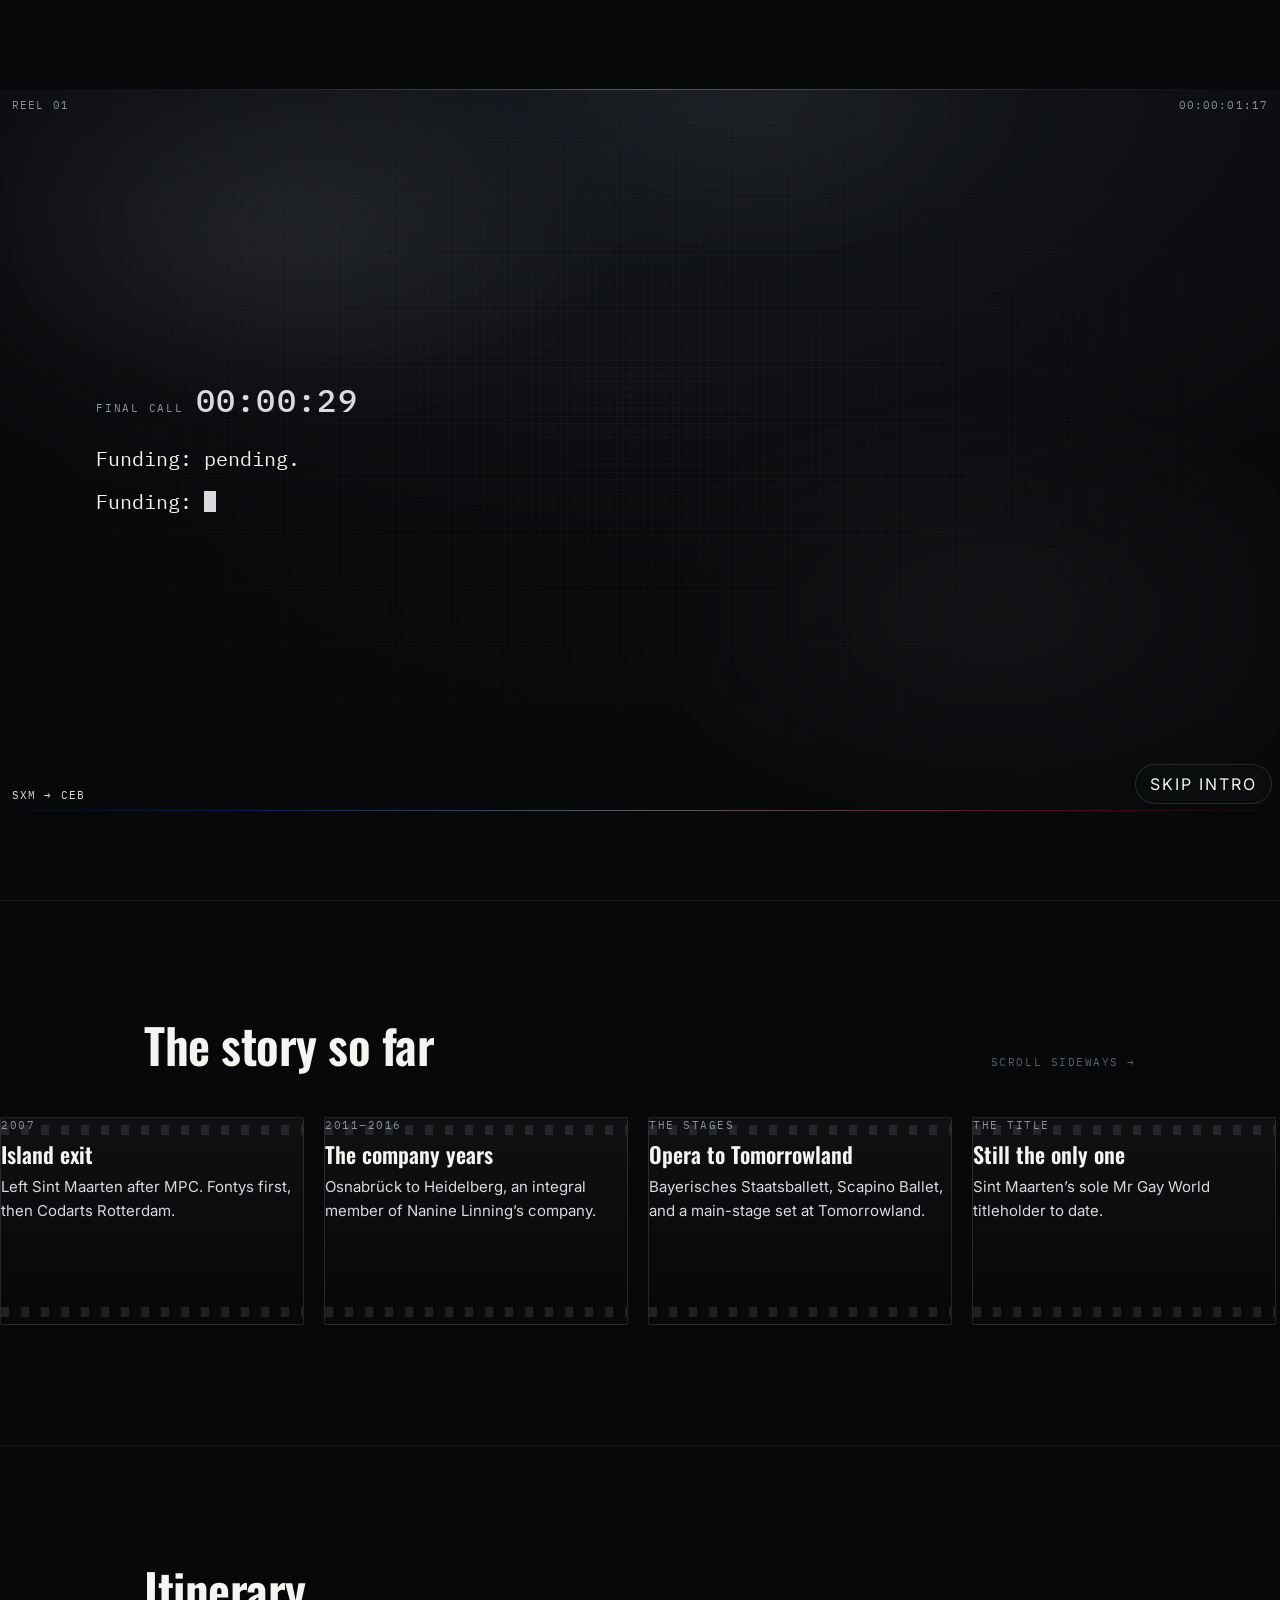
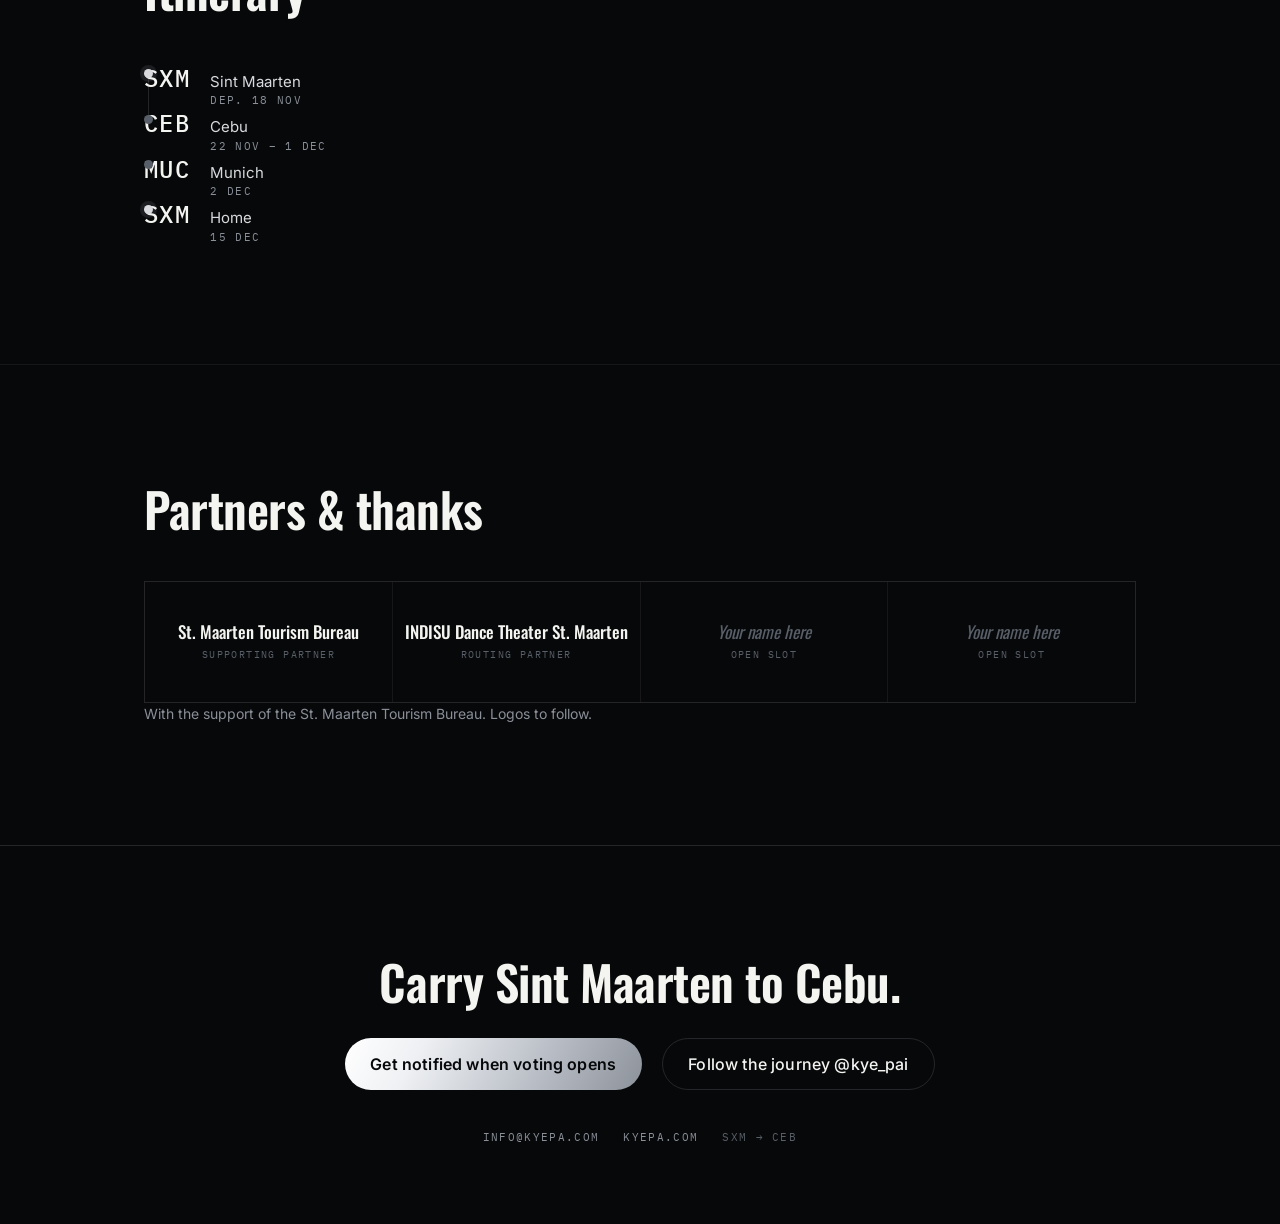
==== mgw/index.html @ 990be79b "Add GREENLIT: Mr Gay World 2026 campaign overlay and /mgw/ route A cinematic splash for Kyle's Mr Ga" ====
<!DOCTYPE html>
<html lang="en">
<head>
  <meta charset="UTF-8">
  <!-- viewport-fit=cover opts this page into the iPhone safe-area insets the
       CSS reads. Deliberately NOT added to the homepage, where it would
       change the existing layout under the notch. -->
  <meta name="viewport" content="width=device-width, initial-scale=1.0, viewport-fit=cover">
  <!-- The experience is intentionally dark; this stops OS light mode from
       recolouring form controls or scrollbars against it. -->
  <meta name="color-scheme" content="dark">
  <meta name="theme-color" content="#07080a">

  <title>Sint Maarten @ Mr Gay World 2026 — Kyepa</title>
  <meta name="description" content="Kyle “Kyepa” Patrick represents Sint Maarten at Mr Gay World 2026 in Cebu, 22 November – 1 December. Greenlit at the last minute. Follow the journey.">
  <link rel="canonical" href="https://kyepa.com/mgw/">

  <!-- Open Graph / Twitter: what WhatsApp, Instagram and iMessage read when
       the link is shared. Absolute URLs are required here.
       TODO(Kyle): /assets/mgw/og.jpg is currently a generated placeholder. -->
  <meta property="og:type" content="website">
  <meta property="og:site_name" content="Kyepa">
  <meta property="og:url" content="https://kyepa.com/mgw/">
  <meta property="og:title" content="Sint Maarten is going to Cebu.">
  <meta property="og:description" content="Kyle “Kyepa” Patrick represents Sint Maarten at Mr Gay World 2026. Greenlit at the last minute. Now it’s your turn.">
  <meta property="og:image" content="https://kyepa.com/assets/mgw/og.jpg">
  <meta property="og:image:width" content="1200">
  <meta property="og:image:height" content="630">
  <meta property="og:image:alt" content="Sint Maarten at Mr Gay World 2026, Cebu, Philippines">
  <meta name="twitter:card" content="summary_large_image">
  <meta name="twitter:title" content="Sint Maarten is going to Cebu.">
  <meta name="twitter:description" content="Mr Gay World 2026, Cebu, 22 Nov – 1 Dec. Greenlit at the last minute.">
  <meta name="twitter:image" content="https://kyepa.com/assets/mgw/og.jpg">

  <link rel="icon" href="/logo.svg" type="image/svg+xml">

  <!-- Fonts: condensed display (Oswald), grotesk body (Inter), mono for the
       film metadata (IBM Plex Mono). One request, exact weights only. -->
  <link rel="preconnect" href="https://fonts.googleapis.com">
  <link rel="preconnect" href="https://fonts.gstatic.com" crossorigin>
  <link rel="stylesheet" href="https://fonts.googleapis.com/css2?family=Oswald:wght@500;600;700&family=Inter:wght@400;500;600&family=IBM+Plex+Mono:wght@400;500&display=swap">

  <link rel="stylesheet" href="/mgw/mgw.css">
  <!-- The hero image is the only large asset; warm it up early. -->
  <link rel="preload" as="image" href="/assets/mgw/hero.jpg" fetchpriority="low">
</head>
<body style="margin:0;background:#07080a">

  <!-- mgw.js renders the whole experience in here. Copy lives in
       mgw.config.js, so there is no markup to keep in sync by hand. -->
  <div id="mgw-page">
    <noscript>
      <!-- Everything essential, with no JavaScript: real text, real links. -->
      <div style="max-width:40rem;margin:0 auto;padding:18vh 1.5rem;font-family:system-ui,sans-serif;color:#f4f4f1">
        <p style="font-size:.7rem;letter-spacing:.17em;text-transform:uppercase;color:#8a8f98;margin-bottom:1rem">
          Mr Gay World 2026 · Cebu, Philippines · 22 Nov – 1 Dec
        </p>
        <h1 style="font-size:2.5rem;line-height:1.05;margin-bottom:1rem">
          Sint Maarten is going to Cebu.
        </h1>
        <p style="font-size:1.0625rem;line-height:1.6;color:#d8dade;margin-bottom:2rem">
          Greenlit at the last minute. Now it’s your turn.
        </p>
        <p style="line-height:2.4">
          <a style="color:#07080a;background:#e4e6ea;padding:.9rem 1.5rem;border-radius:999px;text-decoration:none;font-weight:600"
             href="mailto:info@kyepa.com?subject=Notify%20me%20when%20voting%20opens">Get notified when voting opens</a>
        </p>
        <p style="margin-top:2rem;line-height:2">
          <a style="color:#d8dade" href="https://instagram.com/kye_pai" target="_blank" rel="noopener">Follow the journey @kye_pai</a><br>
          <a style="color:#d8dade" href="mailto:info@kyepa.com">info@kyepa.com</a><br>
          <a style="color:#d8dade" href="/">kyepa.com</a>
        </p>
      </div>
    </noscript>
  </div>

  <!-- Both deferred: deferred scripts still run in document order, so the
       config is always in place before the engine boots. -->
  <script src="/mgw/mgw.config.js" defer></script>
  <script src="/mgw/mgw.js" defer></script>
</body>
</html>
---- mgw/mgw.css ----
/* ==========================================================================
   GREENLIT — Mr Gay World 2026 campaign styles
   ==========================================================================
   Self-contained. Every selector is scoped under .mgw so this can sit on top
   of the existing site without touching it, and the whole folder can be
   deleted after the campaign.

   Two modes share all of this:
     .mgw--overlay  the pop-up on the homepage (a native <dialog>)
     .mgw--page     the standalone route at /mgw/, which also scrolls

   Scene state is read off [data-scene="1|2|3|4"] on the .mgw root, set by
   mgw.js. Phase state is on [data-phase].
   ========================================================================== */

/* --------------------------------------------------------------------------
   1. Tokens
   Palette: near-black, off-white, silver, cool grays. The single accent is
   the national costume — an abstract brown pelican in silver glitter fading
   into gray wings — translated into --mgw-plume plus a fine mesh overlay.
   -------------------------------------------------------------------------- */
.mgw {
  /* The experience is deliberately cinematic-dark. Declaring the scheme and
     every colour explicitly means OS light mode cannot wash it out. */
  color-scheme: dark;

  --mgw-black: #07080a;
  --mgw-ink: #0d0f12;
  --mgw-off-white: #f4f4f1;
  --mgw-silver: #d8dade;
  --mgw-gray: #8a8f98;
  --mgw-gray-dim: #595f68;
  --mgw-line: rgba(216, 218, 222, 0.14);
  --mgw-line-soft: rgba(216, 218, 222, 0.07);

  /* Sint Maarten flag, used only as a hairline accent. */
  --mgw-red: #c8102e;
  --mgw-blue: #003da5;

  /* The pelican: silver glitter fading into gray wings. */
  --mgw-plume: linear-gradient(
    118deg,
    #ffffff 0%,
    #eef0f3 16%,
    #b9bec6 42%,
    #7d838c 72%,
    #5a6068 100%
  );

  --mgw-display: "Oswald", "Archivo Narrow", "Haettenschweiler",
    "Arial Narrow", system-ui, sans-serif;
  --mgw-body: "Inter", system-ui, -apple-system, "Segoe UI", sans-serif;
  --mgw-mono: "IBM Plex Mono", ui-monospace, "SFMono-Regular", "Menlo",
    "Consolas", monospace;

  /* Letterbox bar height. Scene 4 opens it up to 0. */
  --mgw-bar: 10vh;

  /* Safe-area shorthands — resolve to 0 where unsupported, so they are safe
     to use unconditionally. The homepage viewport meta deliberately does NOT
     set viewport-fit=cover (that would change your existing layout on
     notched iPhones); only /mgw/ opts in. */
  --mgw-sa-t: env(safe-area-inset-top, 0px);
  --mgw-sa-b: env(safe-area-inset-bottom, 0px);
  --mgw-sa-l: env(safe-area-inset-left, 0px);
  --mgw-sa-r: env(safe-area-inset-right, 0px);

  font-family: var(--mgw-body);
  color: var(--mgw-off-white);
  -webkit-font-smoothing: antialiased;
  -webkit-text-size-adjust: 100%;
}

/* Scoped reset. The homepage gets one from style.css, but the standalone
   route deliberately does not load style.css — so without this, /mgw/ would
   pick up browser default heading margins and list bullets and the two modes
   would drift apart. Scoped under .mgw so it changes nothing outside. */
.mgw *,
.mgw *::before,
.mgw *::after {
  box-sizing: border-box;
}

.mgw h1,
.mgw h2,
.mgw h3,
.mgw p,
.mgw ul,
.mgw ol,
.mgw li,
.mgw figure {
  margin: 0;
  padding: 0;
}

.mgw ul,
.mgw ol {
  list-style: none;
}

.mgw button {
  font: inherit;
  color: inherit;
}

.mgw img {
  max-width: 100%;
}

/* --------------------------------------------------------------------------
   2. Roots for the two modes
   -------------------------------------------------------------------------- */

/* Overlay: a native <dialog>, so showModal() hands us the focus trap, Escape,
   an inert background and top-layer stacking for free — the same pattern the
   rest of the site already uses for its modals. */
dialog.mgw--overlay {
  position: fixed;
  inset: 0;
  width: 100%;
  max-width: none;
  height: 100%;
  max-height: none;
  margin: 0;
  padding: 0;
  border: 0;
  overflow: hidden;
  background: var(--mgw-black);
}

dialog.mgw--overlay::backdrop {
  background: #07080a;
}

/* Page: the standalone route, which scrolls past the film into the story. */
.mgw--page {
  background: var(--mgw-black);
  min-height: 100vh;
  min-height: 100svh;
}

/* While the overlay is open, stop the page underneath from scrolling. */
html.mgw-locked,
html.mgw-locked body {
  overflow: hidden;
}

/* --------------------------------------------------------------------------
   3. The film stage
   -------------------------------------------------------------------------- */
/* A single full-width column with its content vertically centred. The hero is
   the only in-flow child, so it alone defines the stage height; every scene
   before it is absolutely positioned on top. */
.mgw-film {
  position: relative;
  display: grid;
  grid-template-columns: 100%;
  align-content: center;
  overflow: hidden;
  isolation: isolate;
  background: radial-gradient(
      120% 90% at 50% 8%,
      #15181d 0%,
      var(--mgw-black) 62%
    ),
    var(--mgw-black);
}

/* Overlay mode: the stage fills the dialog exactly. */
.mgw--overlay .mgw-film {
  height: 100%;
}

/* Page mode: a full viewport, using svh so mobile browser chrome appearing
   and disappearing cannot clip the hero (the classic 100vh bug). */
.mgw--page .mgw-film {
  min-height: 100vh;
  min-height: 100svh;
}

/* ---- Texture: tulle, mesh, grain. All decorative, all pointer-inert. ---- */
.mgw-tex {
  position: absolute;
  inset: 0;
  pointer-events: none;
}

/* Soft blurred layers, like tulle held up to a light. */
.mgw-tulle {
  z-index: 0;
  opacity: 0.55;
  background:
    radial-gradient(38% 30% at 22% 26%, rgba(216, 218, 222, 0.16), transparent 70%),
    radial-gradient(42% 34% at 78% 68%, rgba(138, 143, 152, 0.14), transparent 72%),
    radial-gradient(30% 24% at 60% 12%, rgba(255, 255, 255, 0.07), transparent 70%);
  filter: blur(26px);
}

/* Fine netting from the costume. Kept very faint — texture, not pattern. */
.mgw-mesh {
  z-index: 1;
  opacity: 0.5;
  background-image: repeating-linear-gradient(
      0deg,
      var(--mgw-line-soft) 0 1px,
      transparent 1px 7px
    ),
    repeating-linear-gradient(
      90deg,
      var(--mgw-line-soft) 0 1px,
      transparent 1px 7px
    );
  mask-image: radial-gradient(70% 60% at 50% 45%, #000 0%, transparent 78%);
  -webkit-mask-image: radial-gradient(70% 60% at 50% 45%, #000 0%, transparent 78%);
}

/* Film grain. An inline SVG turbulence, so it costs no extra request. */
.mgw-grain {
  z-index: 6;
  opacity: 0.16;
  mix-blend-mode: overlay;
  background-image: url("data:image/svg+xml;charset=utf-8,%3Csvg xmlns='http://www.w3.org/2000/svg' width='160' height='160'%3E%3Cfilter id='n'%3E%3CfeTurbulence type='fractalNoise' baseFrequency='0.85' numOctaves='3'/%3E%3C/filter%3E%3Crect width='160' height='160' filter='url(%23n)'/%3E%3C/svg%3E");
  background-size: 160px 160px;
  animation: mgw-grain-shift 0.6s steps(3) infinite;
}

@keyframes mgw-grain-shift {
  0% { transform: translate3d(0, 0, 0); }
  33% { transform: translate3d(-3%, 2%, 0); }
  66% { transform: translate3d(2%, -3%, 0); }
  100% { transform: translate3d(0, 0, 0); }
}

/* ---- Letterbox bars: closed in scenes 1–3, opening in scene 4. ---- */
.mgw-bar {
  position: absolute;
  left: 0;
  right: 0;
  z-index: 7;
  height: var(--mgw-bar);
  background: var(--mgw-black);
  pointer-events: none;
  transition: height 900ms cubic-bezier(0.16, 1, 0.3, 1);
}

.mgw-bar--top { top: 0; }
.mgw-bar--bottom { bottom: 0; }

/* A single hairline of flag colour along the inside edge of each bar. */
.mgw-bar::after {
  content: "";
  position: absolute;
  left: 0;
  right: 0;
  height: 1px;
  background: linear-gradient(
    90deg,
    transparent 0%,
    var(--mgw-blue) 18%,
    var(--mgw-silver) 50%,
    var(--mgw-red) 82%,
    transparent 100%
  );
  opacity: 0.4;
}

.mgw-bar--top::after { bottom: 0; }
.mgw-bar--bottom::after { top: 0; }

.mgw[data-scene="4"] { --mgw-bar: 0vh; }

/* --------------------------------------------------------------------------
   4. HUD — the monospace film metadata in the corners
   -------------------------------------------------------------------------- */
.mgw-hud {
  position: absolute;
  inset: 0;
  z-index: 8;
  pointer-events: none;
  font-family: var(--mgw-mono);
  font-size: 0.6875rem;
  letter-spacing: 0.1em;
  color: var(--mgw-gray);
  text-transform: uppercase;
}

.mgw-hud > * {
  position: absolute;
  padding: 0.5rem 0.75rem;
}

.mgw-hud-reel {
  top: calc(var(--mgw-bar) + var(--mgw-sa-t));
  left: var(--mgw-sa-l);
  transition: top 900ms cubic-bezier(0.16, 1, 0.3, 1);
}

.mgw-hud-tc {
  top: calc(var(--mgw-bar) + var(--mgw-sa-t));
  right: var(--mgw-sa-r);
  transition: top 900ms cubic-bezier(0.16, 1, 0.3, 1);
  font-variant-numeric: tabular-nums;
}

.mgw-hud-route {
  bottom: calc(var(--mgw-bar) + var(--mgw-sa-b));
  left: var(--mgw-sa-l);
  transition: bottom 900ms cubic-bezier(0.16, 1, 0.3, 1);
  color: var(--mgw-silver);
}

/* --------------------------------------------------------------------------
   5. Controls — skip / close / replay. Real buttons, visible from frame one.
   -------------------------------------------------------------------------- */
.mgw-controls {
  position: absolute;
  z-index: 20;
  bottom: calc(var(--mgw-bar) + var(--mgw-sa-b) + 0.35rem);
  right: calc(var(--mgw-sa-r) + 0.5rem);
  display: flex;
  align-items: center;
  gap: 0.5rem;
  transition: bottom 900ms cubic-bezier(0.16, 1, 0.3, 1);
}

.mgw-btn-ghost {
  font-family: var(--mgw-mono);
  font-size: 0.6875rem;
  letter-spacing: 0.12em;
  text-transform: uppercase;
  color: var(--mgw-silver);
  background: rgba(13, 15, 18, 0.6);
  border: 1px solid var(--mgw-line);
  border-radius: 999px;
  padding: 0.55rem 0.9rem;
  cursor: pointer;
  backdrop-filter: blur(6px);
  -webkit-backdrop-filter: blur(6px);
  transition: color 0.2s ease, border-color 0.2s ease, background 0.2s ease;
  /* Comfortable tap target on iPhone without inflating the visual pill. */
  min-height: 40px;
}

.mgw-btn-ghost:hover,
.mgw-btn-ghost:focus-visible {
  color: var(--mgw-off-white);
  border-color: rgba(216, 218, 222, 0.45);
  background: rgba(13, 15, 18, 0.85);
}

/* Square close button, top right, below the letterbox bar. */
.mgw-close {
  position: absolute;
  z-index: 20;
  top: calc(var(--mgw-bar) + var(--mgw-sa-t) + 0.35rem);
  right: calc(var(--mgw-sa-r) + 0.5rem);
  width: 44px;
  height: 44px;
  display: grid;
  place-items: center;
  font-size: 1.5rem;
  line-height: 1;
  color: var(--mgw-silver);
  background: rgba(13, 15, 18, 0.6);
  border: 1px solid var(--mgw-line);
  border-radius: 999px;
  cursor: pointer;
  transition: top 900ms cubic-bezier(0.16, 1, 0.3, 1), color 0.2s ease,
    border-color 0.2s ease;
}

.mgw-close:hover,
.mgw-close:focus-visible {
  color: var(--mgw-off-white);
  border-color: rgba(216, 218, 222, 0.45);
}

/* The timecode shares the top-right corner with the close button in overlay
   mode, so shift it clear. */
.mgw--overlay .mgw-hud-tc { right: calc(var(--mgw-sa-r) + 3.25rem); }

/* Consistent focus ring everywhere in the experience. */
.mgw :focus-visible {
  outline: 2px solid var(--mgw-silver);
  outline-offset: 3px;
  border-radius: 4px;
}

/* --------------------------------------------------------------------------
   6. Scene 1 — "The deadline"
   -------------------------------------------------------------------------- */
/* Absolutely positioned so it shares the frame with the hero rather than
   stacking above it, and so it can leave without the layout shifting. */
.mgw-scene1 {
  position: absolute;
  inset: 0;
  z-index: 5;
  display: grid;
  align-content: center;
  justify-items: start;
  gap: 1.5rem;
  padding: calc(var(--mgw-bar) + 1rem) clamp(1.25rem, 6vw, 3rem);
  transition: opacity 600ms ease;
}

/* Keep the scene 1 text on the same left edge as the hero copy below it, so
   the cut from film to hero does not shift the eye. */
.mgw-scene1 > * {
  width: 100%;
  max-width: 68rem;
  margin: 0 auto;
}

/* The dramatised clock. */
.mgw-clock {
  font-family: var(--mgw-mono);
  font-variant-numeric: tabular-nums;
  letter-spacing: 0.08em;
  color: var(--mgw-silver);
  font-size: clamp(0.8125rem, 3.4vw, 1rem);
  display: flex;
  align-items: baseline;
  gap: 0.75rem;
  transition: opacity 700ms ease, transform 700ms ease;
}

.mgw-clock-label {
  color: var(--mgw-gray);
  font-size: 0.6875rem;
  letter-spacing: 0.16em;
  text-transform: uppercase;
}

.mgw-clock-value {
  font-size: clamp(1.25rem, 6vw, 2rem);
  font-weight: 500;
}

/* Scene 2 drops the clock to seconds only and leans on it. */
.mgw[data-scene="2"] .mgw-clock-value {
  font-size: clamp(2.5rem, 13vw, 4.5rem);
  color: var(--mgw-off-white);
}

/* Scene 3 freezes and fades it out. */
.mgw[data-scene="3"] .mgw-clock,
.mgw[data-scene="4"] .mgw-clock {
  opacity: 0;
  transform: translateY(-6px);
}

/* ---- Type-on lines. The text is real text in the DOM; only a width
   reveal and a caret are animated, so screen readers get the full string. -- */
.mgw-type {
  display: grid;
  gap: 0.6rem;
  font-family: var(--mgw-mono);
  font-size: clamp(0.9375rem, 4.2vw, 1.25rem);
  color: var(--mgw-off-white);
}

.mgw-type-line {
  position: relative;
  display: inline-block;
  max-width: 100%;
  overflow: hidden;
  white-space: nowrap;
  width: 0;
  /* Flicker like an old title card. */
  animation: mgw-flicker 2.6s steps(1) infinite;
}

/* ch-based widths so the steps() reveal lands on character boundaries. */
.mgw[data-scene="1"] .mgw-type-line--a,
.mgw[data-scene="2"] .mgw-type-line--a,
.mgw[data-scene="3"] .mgw-type-line--a,
.mgw[data-scene="4"] .mgw-type-line--a {
  width: var(--mgw-ch-a, 18ch);
  animation: mgw-type-a 900ms steps(18) 180ms both,
    mgw-flicker 2.6s steps(1) infinite;
}

.mgw[data-scene="1"] .mgw-type-line--b,
.mgw[data-scene="2"] .mgw-type-line--b,
.mgw[data-scene="3"] .mgw-type-line--b,
.mgw[data-scene="4"] .mgw-type-line--b {
  width: var(--mgw-ch-b, 10ch);
  animation: mgw-type-b 520ms steps(10) 1250ms both;
}

@keyframes mgw-type-a {
  from { width: 0; }
  to { width: var(--mgw-ch-a, 18ch); }
}

@keyframes mgw-type-b {
  from { width: 0; }
  to { width: var(--mgw-ch-b, 10ch); }
}

@keyframes mgw-flicker {
  0%, 92%, 100% { opacity: 1; }
  93% { opacity: 0.72; }
  95% { opacity: 1; }
  96% { opacity: 0.85; }
}

/* The caret that hangs on the unfinished second line. */
.mgw-caret {
  display: inline-block;
  width: 0.6em;
  height: 1.05em;
  vertical-align: -0.16em;
  background: var(--mgw-silver);
  animation: mgw-blink 1s steps(1) infinite;
}

@keyframes mgw-blink {
  0%, 50% { opacity: 1; }
  51%, 100% { opacity: 0; }
}

/* Scene 1 copy clears out once the slate has snapped. */
.mgw[data-scene="3"] .mgw-type,
.mgw[data-scene="4"] .mgw-type {
  opacity: 0;
  transition: opacity 400ms ease;
}

.mgw[data-scene="3"] .mgw-scene1,
.mgw[data-scene="4"] .mgw-scene1 {
  pointer-events: none;
}

/* --------------------------------------------------------------------------
   7. Scene 2 — "The call": the tremble, then the slate snaps shut
   -------------------------------------------------------------------------- */
.mgw[data-scene="2"] .mgw-film {
  animation: mgw-tremble 2s ease-in-out both;
}

@keyframes mgw-tremble {
  0%, 100% { transform: translate3d(0, 0, 0); }
  10% { transform: translate3d(-1px, 1px, 0); }
  22% { transform: translate3d(1.5px, -1px, 0); }
  36% { transform: translate3d(-2px, -1.5px, 0); }
  52% { transform: translate3d(2px, 1.5px, 0); }
  68% { transform: translate3d(-2.5px, 1px, 0); }
  84% { transform: translate3d(2px, -2px, 0); }
}

/* The clapperboard. Abstract: a striped bar across the frame with an arm
   hinged at the left that snaps down onto it. */
.mgw-slate {
  position: absolute;
  inset: 0;
  z-index: 9;
  display: grid;
  align-content: center;
  pointer-events: none;
  opacity: 0;
}

.mgw-slate-bar,
.mgw-slate-arm {
  height: clamp(28px, 7vh, 54px);
  background: var(--mgw-ink);
  background-image: repeating-linear-gradient(
    115deg,
    var(--mgw-off-white) 0 26px,
    var(--mgw-ink) 26px 52px
  );
  border-top: 1px solid rgba(7, 8, 10, 0.8);
  border-bottom: 1px solid rgba(7, 8, 10, 0.8);
}

.mgw-slate-arm {
  transform-origin: 0 100%;
  transform: rotate(-26deg);
}

/* Scene 2 plays the snap: both halves swing in, meet, and the frame flashes. */
.mgw[data-scene="2"] .mgw-slate {
  animation: mgw-slate-in 900ms cubic-bezier(0.16, 1, 0.3, 1) 900ms both;
}

.mgw[data-scene="2"] .mgw-slate-arm {
  animation: mgw-slate-snap 320ms cubic-bezier(0.6, -0.3, 0.8, 1) 1280ms both;
}

@keyframes mgw-slate-in {
  from { opacity: 0; transform: scale(1.1); }
  to { opacity: 1; transform: scale(1); }
}

@keyframes mgw-slate-snap {
  from { transform: rotate(-26deg); }
  70% { transform: rotate(1.5deg); }
  to { transform: rotate(0deg); }
}

/* The slate is gone by scene 3. */
.mgw[data-scene="3"] .mgw-slate,
.mgw[data-scene="4"] .mgw-slate {
  opacity: 0;
  transition: opacity 260ms ease;
}

/* A single frame of white on the snap. */
.mgw-flash {
  position: absolute;
  inset: 0;
  z-index: 10;
  background: var(--mgw-off-white);
  opacity: 0;
  pointer-events: none;
}

.mgw[data-scene="3"] .mgw-flash {
  animation: mgw-flash 520ms ease-out both;
}

@keyframes mgw-flash {
  0% { opacity: 0.9; }
  100% { opacity: 0; }
}

/* --------------------------------------------------------------------------
   8. Scene 3 — "GREENLIT"
   -------------------------------------------------------------------------- */
.mgw-word-wrap {
  position: absolute;
  inset: 0;
  z-index: 11;
  display: grid;
  place-items: center;
  padding: 0 1rem;
  pointer-events: none;
  opacity: 0;
}

.mgw-word {
  font-family: var(--mgw-display);
  font-weight: 700;
  font-size: clamp(3.25rem, 19vw, 11rem);
  line-height: 0.88;
  letter-spacing: -0.015em;
  text-transform: uppercase;
  text-align: center;
  /* Silver glitter fading into gray wings, with a projector beam sweeping
     across it. The beam is the first background layer; it is what animates. */
  background-image: linear-gradient(
      100deg,
      transparent 36%,
      rgba(255, 255, 255, 0.95) 50%,
      transparent 64%
    ),
    var(--mgw-plume);
  background-size: 300% 100%, 100% 100%;
  background-position: 170% 0, 0 0;
  background-repeat: no-repeat;
  -webkit-background-clip: text;
  background-clip: text;
  color: transparent;
}

/* Browsers without background-clip:text still get a readable word. */
@supports not ((-webkit-background-clip: text) or (background-clip: text)) {
  .mgw-word { color: var(--mgw-silver); }
}

.mgw[data-scene="3"] .mgw-word-wrap {
  animation: mgw-word-slam 620ms cubic-bezier(0.14, 1.2, 0.3, 1) both;
}

.mgw[data-scene="3"] .mgw-word {
  animation: mgw-sweep 1100ms ease-out 360ms both;
}

@keyframes mgw-word-slam {
  0% { opacity: 0; transform: scale(1.38); filter: blur(10px); }
  55% { opacity: 1; filter: blur(0); }
  70% { transform: scale(0.985); }
  100% { opacity: 1; transform: scale(1); filter: blur(0); }
}

@keyframes mgw-sweep {
  from { background-position: 170% 0, 0 0; }
  to { background-position: -70% 0, 0 0; }
}

/* Scene 4 lifts the word away and hands the frame to the hero. */
.mgw[data-scene="4"] .mgw-word-wrap {
  opacity: 0;
  transform: translateY(-2.5vh) scale(0.94);
  transition: opacity 700ms ease, transform 900ms cubic-bezier(0.16, 1, 0.3, 1);
}

/* Glitter canvas. Sized and driven by mgw.js; skipped under reduced motion. */
.mgw-glitter {
  position: absolute;
  inset: 0;
  z-index: 12;
  pointer-events: none;
}

/* --------------------------------------------------------------------------
   9. Scene 4 — the hero
   -------------------------------------------------------------------------- */
.mgw-hero {
  position: relative;
  z-index: 5;
  width: 100%;
  max-width: 68rem;
  margin: 0 auto;
  padding: calc(var(--mgw-bar) + var(--mgw-sa-t) + 3.5rem)
    clamp(1.25rem, 6vw, 3rem)
    calc(var(--mgw-bar) + var(--mgw-sa-b) + 5rem);
  display: grid;
  gap: clamp(1.75rem, 5vw, 3rem);
  align-items: center;
  /* visibility, not just opacity: an opacity-0 hero would still put its
     links in the tab order, so a keyboard user tabbing during scene 1 would
     land on buttons they cannot see. visibility flips in immediately on
     scene 4 and out only after the fade has finished. */
  opacity: 0;
  visibility: hidden;
  transition: opacity 700ms ease, visibility 0s linear 700ms;
}

.mgw[data-scene="4"] .mgw-hero {
  opacity: 1;
  visibility: visible;
  transition: opacity 700ms ease, visibility 0s linear 0s;
}

/* Mobile first: one column, copy above the frame. Two columns from 56rem. */
@media (min-width: 56rem) {
  .mgw-hero {
    grid-template-columns: 1.05fr 0.95fr;
  }
  .mgw-hero-copy { order: 1; }
  .mgw-hero-media { order: 2; }
}

/* Each hero element arrives on a short stagger once scene 4 lands. */
.mgw[data-scene="4"] .mgw-rise {
  animation: mgw-rise 700ms cubic-bezier(0.16, 1, 0.3, 1) both;
  animation-delay: calc(var(--mgw-i, 0) * 90ms);
}

@keyframes mgw-rise {
  from { opacity: 0; transform: translateY(14px); }
  to { opacity: 1; transform: translateY(0); }
}

.mgw-eyebrow {
  font-family: var(--mgw-mono);
  font-size: clamp(0.5625rem, 2.4vw, 0.6875rem);
  letter-spacing: 0.17em;
  line-height: 1.6;
  text-transform: uppercase;
  color: var(--mgw-gray);
  margin-bottom: 1rem;
}

/* A hairline of flag colour above the eyebrow, used sparingly. */
.mgw-eyebrow::before {
  content: "";
  display: block;
  width: 56px;
  height: 2px;
  margin-bottom: 0.9rem;
  background: linear-gradient(
    90deg,
    var(--mgw-red) 0 33%,
    var(--mgw-off-white) 33% 66%,
    var(--mgw-blue) 66% 100%
  );
}

.mgw-headline {
  font-family: var(--mgw-display);
  font-weight: 600;
  font-size: clamp(2.4rem, 11vw, 4.75rem);
  line-height: 0.96;
  letter-spacing: -0.012em;
  text-wrap: balance;
  color: var(--mgw-off-white);
  margin-bottom: 1rem;
}

.mgw-subline {
  font-size: clamp(1rem, 4.2vw, 1.1875rem);
  line-height: 1.6;
  color: var(--mgw-silver);
  max-width: 34ch;
  margin-bottom: 1.75rem;
}

/* Phase status: "Voting opens soon." or the live close countdown. */
.mgw-status {
  font-family: var(--mgw-mono);
  font-size: 0.75rem;
  letter-spacing: 0.1em;
  text-transform: uppercase;
  color: var(--mgw-gray);
  margin-bottom: 1.25rem;
  display: flex;
  flex-wrap: wrap;
  align-items: baseline;
  gap: 0.5rem;
}

.mgw-status-clock {
  color: var(--mgw-off-white);
  font-variant-numeric: tabular-nums;
  font-size: 0.9375rem;
  letter-spacing: 0.06em;
}

/* ---- Buttons ---- */
.mgw-actions {
  display: flex;
  flex-wrap: wrap;
  align-items: center;
  gap: 0.75rem 1.25rem;
}

.mgw-cta {
  display: inline-flex;
  align-items: center;
  justify-content: center;
  gap: 0.6rem;
  min-height: 52px;
  padding: 0.95rem 1.6rem;
  border: 0;
  border-radius: 999px;
  font-family: var(--mgw-body);
  font-size: 1rem;
  font-weight: 600;
  letter-spacing: 0.01em;
  text-align: center;
  text-decoration: none;
  cursor: pointer;
  color: var(--mgw-black);
  background-image: var(--mgw-plume);
  background-size: 160% 100%;
  background-position: 0 0;
  transition: background-position 500ms ease, transform 200ms ease;
}

.mgw-cta:hover,
.mgw-cta:focus-visible {
  background-position: 100% 0;
  transform: translateY(-1px);
}

/* The voting phase gets the loud version. */
.mgw[data-phase="voting"] .mgw-cta--primary {
  font-family: var(--mgw-display);
  font-weight: 700;
  font-size: clamp(1.0625rem, 4.6vw, 1.375rem);
  letter-spacing: 0.02em;
  text-transform: uppercase;
  padding: 1.1rem 2rem;
  min-height: 58px;
}

.mgw-cta--ghost {
  color: var(--mgw-off-white);
  background: transparent;
  background-image: none;
  border: 1px solid var(--mgw-line);
  font-weight: 500;
}

.mgw-cta--ghost:hover,
.mgw-cta--ghost:focus-visible {
  border-color: rgba(216, 218, 222, 0.5);
  background: rgba(216, 218, 222, 0.06);
}

/* Full-width buttons on the narrowest phones so nothing wraps awkwardly. */
@media (max-width: 24rem) {
  .mgw-cta { width: 100%; }
}

/* ---- Hero image frame. Keeps the silver/mesh placeholder visible behind the
   photo, so a missing or still-loading image never reads as broken. ---- */
.mgw-hero-media {
  position: relative;
  aspect-ratio: 3 / 4;
  border-radius: 2px;
  overflow: hidden;
  background-image: var(--mgw-plume);
  box-shadow: 0 30px 80px -30px rgba(0, 0, 0, 0.9);
}

.mgw-hero-media::after {
  content: "";
  position: absolute;
  inset: 0;
  pointer-events: none;
  background-image: repeating-linear-gradient(
    0deg,
    var(--mgw-line-soft) 0 1px,
    transparent 1px 6px
  );
}

.mgw-hero-media img {
  display: block;
  width: 100%;
  height: 100%;
  object-fit: cover;
}

/* If the file is missing, hide the <img> and let the gradient stand in. */
.mgw-hero-media.is-missing img { display: none; }

@media (min-width: 56rem) {
  .mgw-hero-media { aspect-ratio: 4 / 5; }
}

/* The "see the full story" link, overlay mode only. */
.mgw-more {
  display: inline-flex;
  align-items: center;
  gap: 0.45rem;
  margin-top: 1.5rem;
  font-family: var(--mgw-mono);
  font-size: 0.75rem;
  letter-spacing: 0.1em;
  text-transform: uppercase;
  color: var(--mgw-gray);
  text-decoration: none;
  border-bottom: 1px solid var(--mgw-line);
  padding-bottom: 0.2rem;
  transition: color 0.2s ease, border-color 0.2s ease;
}

.mgw-more:hover,
.mgw-more:focus-visible {
  color: var(--mgw-off-white);
  border-color: rgba(216, 218, 222, 0.5);
}

/* --------------------------------------------------------------------------
   10. The persistent pill, left behind after dismissal
   -------------------------------------------------------------------------- */
.mgw-pill {
  position: fixed;
  z-index: 60;
  bottom: calc(env(safe-area-inset-bottom, 0px) + 1rem);
  right: calc(env(safe-area-inset-right, 0px) + 1rem);
  display: inline-flex;
  align-items: center;
  gap: 0.55rem;
  max-width: calc(100vw - 2rem);
  min-height: 44px;
  padding: 0.7rem 1.1rem;
  border: 1px solid rgba(216, 218, 222, 0.22);
  border-radius: 999px;
  font-family: "Inter", system-ui, sans-serif;
  font-size: 0.8125rem;
  font-weight: 500;
  line-height: 1.25;
  text-align: left;
  color: #f4f4f1;
  background: rgba(13, 15, 18, 0.82);
  cursor: pointer;
  backdrop-filter: blur(10px);
  -webkit-backdrop-filter: blur(10px);
  box-shadow: 0 10px 30px -12px rgba(0, 0, 0, 0.8);
  animation: mgw-pill-in 600ms cubic-bezier(0.16, 1, 0.3, 1) both;
  transition: border-color 0.2s ease, background 0.2s ease;
}

.mgw-pill:hover,
.mgw-pill:focus-visible {
  border-color: rgba(216, 218, 222, 0.5);
  background: rgba(13, 15, 18, 0.95);
}

/* A small glinting dot, the only "live" element on the normal homepage. */
.mgw-pill-dot {
  flex: 0 0 auto;
  width: 7px;
  height: 7px;
  border-radius: 50%;
  background: #eef0f3;
  box-shadow: 0 0 0 0 rgba(238, 240, 243, 0.6);
  animation: mgw-pulse 2.4s ease-out infinite;
}

@keyframes mgw-pill-in {
  from { opacity: 0; transform: translateY(14px); }
  to { opacity: 1; transform: translateY(0); }
}

@keyframes mgw-pulse {
  0% { box-shadow: 0 0 0 0 rgba(238, 240, 243, 0.55); }
  70% { box-shadow: 0 0 0 10px rgba(238, 240, 243, 0); }
  100% { box-shadow: 0 0 0 0 rgba(238, 240, 243, 0); }
}

/* On small phones the pill shrinks to a short label. */
@media (max-width: 30rem) {
  .mgw-pill { font-size: 0.75rem; padding: 0.65rem 0.95rem; }
}

/* --------------------------------------------------------------------------
   11. Scroll sections — standalone route only
   -------------------------------------------------------------------------- */
.mgw-section {
  position: relative;
  padding: clamp(4rem, 12vw, 7.5rem) 0;
  border-top: 1px solid var(--mgw-line-soft);
}

.mgw-wrap {
  width: 100%;
  max-width: 68rem;
  margin: 0 auto;
  padding-left: max(clamp(1.25rem, 6vw, 3rem), var(--mgw-sa-l));
  padding-right: max(clamp(1.25rem, 6vw, 3rem), var(--mgw-sa-r));
}

.mgw-section-head {
  display: flex;
  flex-wrap: wrap;
  align-items: baseline;
  justify-content: space-between;
  gap: 1rem;
  margin-bottom: clamp(2rem, 6vw, 3rem);
}

.mgw-h2 {
  font-family: var(--mgw-display);
  font-weight: 600;
  font-size: clamp(1.75rem, 8vw, 3rem);
  line-height: 1;
  letter-spacing: -0.01em;
  color: var(--mgw-off-white);
}

.mgw-hint {
  font-family: var(--mgw-mono);
  font-size: 0.6875rem;
  letter-spacing: 0.14em;
  text-transform: uppercase;
  color: var(--mgw-gray-dim);
}

/* ---- IntersectionObserver reveal ---- */
.mgw-reveal {
  opacity: 0;
  transform: translateY(18px);
  transition: opacity 700ms ease, transform 700ms cubic-bezier(0.16, 1, 0.3, 1);
  transition-delay: calc(var(--mgw-i, 0) * 70ms);
}

.mgw-reveal.is-in {
  opacity: 1;
  transform: translateY(0);
}

/* ---- The film strip ---- */
.mgw-strip {
  display: flex;
  gap: clamp(0.75rem, 2vw, 1.25rem);
  overflow-x: auto;
  overscroll-behavior-x: contain;
  scroll-snap-type: x mandatory;
  -webkit-overflow-scrolling: touch;
  scrollbar-width: thin;
  scrollbar-color: var(--mgw-gray-dim) transparent;
  /* Bleed to the viewport edges, with the first frame still aligned to the
     text column above it. */
  padding: 0 max(clamp(1.25rem, 6vw, 3rem), var(--mgw-sa-l))
    1.25rem max(clamp(1.25rem, 6vw, 3rem), var(--mgw-sa-l));
}

.mgw-strip::-webkit-scrollbar { height: 6px; }
.mgw-strip::-webkit-scrollbar-thumb {
  background: var(--mgw-gray-dim);
  border-radius: 3px;
}

.mgw-frame {
  flex: 0 0 clamp(15rem, 76vw, 19rem);
  scroll-snap-align: center;
  position: relative;
  display: grid;
  align-content: start;
  gap: 0.6rem;
  min-height: 13rem;
  padding: 2rem 1.25rem;
  background: linear-gradient(180deg, rgba(216, 218, 222, 0.045), transparent);
  border: 1px solid var(--mgw-line);
  border-radius: 2px;
}

/* Sprocket holes, top and bottom, so a frame reads as film. */
.mgw-frame::before,
.mgw-frame::after {
  content: "";
  position: absolute;
  left: 0;
  right: 0;
  height: 10px;
  background-image: repeating-linear-gradient(
    90deg,
    var(--mgw-line) 0 8px,
    transparent 8px 20px
  );
  opacity: 0.8;
}

.mgw-frame::before { top: 7px; }
.mgw-frame::after { bottom: 7px; }

.mgw-frame-date {
  font-family: var(--mgw-mono);
  font-size: 0.6875rem;
  letter-spacing: 0.14em;
  text-transform: uppercase;
  color: var(--mgw-gray);
}

.mgw-frame-title {
  font-family: var(--mgw-display);
  font-weight: 600;
  font-size: 1.375rem;
  line-height: 1.1;
  color: var(--mgw-off-white);
}

.mgw-frame-line {
  font-size: 0.9375rem;
  line-height: 1.55;
  color: var(--mgw-silver);
}

/* The greenlit frame is the one the whole story turns on — mark it. */
.mgw-frame--key {
  border-color: rgba(216, 218, 222, 0.35);
  background: linear-gradient(180deg, rgba(216, 218, 222, 0.1), transparent);
}

.mgw-frame--key .mgw-frame-title {
  background-image: var(--mgw-plume);
  -webkit-background-clip: text;
  background-clip: text;
  color: transparent;
}

@supports not ((-webkit-background-clip: text) or (background-clip: text)) {
  .mgw-frame--key .mgw-frame-title { color: var(--mgw-off-white); }
}

/* ---- Itinerary: a route line that draws itself on scroll ---- */
.mgw-route-list {
  display: grid;
  gap: 0;
  list-style: none;
  margin: 0;
  padding: 0;
}

.mgw-stop {
  position: relative;
  display: grid;
  grid-template-columns: auto 1fr;
  align-items: baseline;
  column-gap: 1.25rem;
  padding: 0 0 2.25rem 2rem;
}

.mgw-stop:last-child { padding-bottom: 0; }

/* The vertical line, drawn with a scaling pseudo-element. */
.mgw-stop::before {
  content: "";
  position: absolute;
  left: 4px;
  top: 0.55rem;
  bottom: -0.55rem;
  width: 1px;
  background: var(--mgw-line);
  transform: scaleY(0);
  transform-origin: top;
  transition: transform 900ms ease;
  transition-delay: calc(var(--mgw-i, 0) * 180ms);
}

.mgw-stop:last-child::before { display: none; }

.mgw-stop.is-in::before { transform: scaleY(1); }

/* The dot at each stop. */
.mgw-stop::after {
  content: "";
  position: absolute;
  left: 0;
  top: 0.45rem;
  width: 9px;
  height: 9px;
  border-radius: 50%;
  background: var(--mgw-gray-dim);
  transition: background 500ms ease, box-shadow 500ms ease;
  transition-delay: calc(var(--mgw-i, 0) * 180ms);
}

.mgw-stop.is-in::after {
  background: var(--mgw-silver);
  box-shadow: 0 0 0 4px rgba(216, 218, 222, 0.1);
}

.mgw-stop-code {
  font-family: var(--mgw-mono);
  font-size: clamp(1.125rem, 5vw, 1.5rem);
  font-weight: 500;
  letter-spacing: 0.06em;
  color: var(--mgw-off-white);
}

.mgw-stop-meta {
  display: grid;
  gap: 0.15rem;
}

.mgw-stop-place {
  font-size: 0.9375rem;
  color: var(--mgw-silver);
}

.mgw-stop-note {
  font-family: var(--mgw-mono);
  font-size: 0.6875rem;
  letter-spacing: 0.12em;
  text-transform: uppercase;
  color: var(--mgw-gray);
}

/* ---- Partners ---- */
.mgw-partners {
  display: grid;
  gap: 1px;
  grid-template-columns: 1fr;
  background: var(--mgw-line-soft);
  border: 1px solid var(--mgw-line-soft);
}

@media (min-width: 40rem) {
  .mgw-partners { grid-template-columns: repeat(2, 1fr); }
}

@media (min-width: 60rem) {
  .mgw-partners { grid-template-columns: repeat(4, 1fr); }
}

.mgw-partner {
  display: grid;
  align-content: center;
  gap: 0.4rem;
  min-height: 7.5rem;
  padding: 1.5rem 1.25rem;
  background: var(--mgw-black);
  text-align: center;
}

.mgw-partner-name {
  font-family: var(--mgw-display);
  font-weight: 500;
  font-size: 1.0625rem;
  line-height: 1.2;
  color: var(--mgw-off-white);
}

.mgw-partner-role {
  font-family: var(--mgw-mono);
  font-size: 0.625rem;
  letter-spacing: 0.14em;
  text-transform: uppercase;
  color: var(--mgw-gray-dim);
}

.mgw-partner--empty .mgw-partner-name {
  color: var(--mgw-gray-dim);
  font-style: italic;
  font-weight: 400;
}

.mgw-note {
  margin-top: 1.5rem;
  font-size: 0.875rem;
  line-height: 1.6;
  color: var(--mgw-gray);
}

/* ---- Footer CTA repeat ---- */
.mgw-footer {
  border-top: 1px solid var(--mgw-line);
  padding: clamp(4rem, 12vw, 7rem) 0 calc(clamp(3rem, 8vw, 5rem) + var(--mgw-sa-b));
  text-align: center;
}

.mgw-footer .mgw-h2 { margin-bottom: 2rem; }

.mgw-footer .mgw-actions { justify-content: center; }

.mgw-footer-meta {
  margin-top: 2.5rem;
  display: flex;
  flex-wrap: wrap;
  justify-content: center;
  gap: 0.5rem 1.5rem;
  font-family: var(--mgw-mono);
  font-size: 0.6875rem;
  letter-spacing: 0.12em;
  text-transform: uppercase;
  color: var(--mgw-gray-dim);
}

.mgw-footer-meta a {
  color: var(--mgw-gray);
  text-decoration: none;
  border-bottom: 1px solid transparent;
}

.mgw-footer-meta a:hover,
.mgw-footer-meta a:focus-visible {
  color: var(--mgw-off-white);
  border-bottom-color: var(--mgw-line);
}

/* Screen-reader-only helper. */
.mgw-sr {
  position: absolute;
  width: 1px;
  height: 1px;
  padding: 0;
  margin: -1px;
  overflow: hidden;
  clip: rect(0 0 0 0);
  white-space: nowrap;
  border: 0;
}

/* --------------------------------------------------------------------------
   12. Reduced motion
   mgw.js already jumps straight to scene 4 and skips the particles; this
   strips the remaining ambient movement for anyone who asked for calm.
   -------------------------------------------------------------------------- */
@media (prefers-reduced-motion: reduce) {
  .mgw *,
  .mgw *::before,
  .mgw *::after {
    animation-duration: 0.001ms !important;
    animation-iteration-count: 1 !important;
    transition-duration: 0.001ms !important;
    scroll-behavior: auto !important;
  }

  .mgw-grain { animation: none; }
  .mgw-pill-dot { animation: none; }
  .mgw-caret { animation: none; }

  /* Reveals must not leave content invisible if the observer never fires. */
  .mgw-reveal { opacity: 1; transform: none; }
  .mgw-stop::before { transform: scaleY(1); }
  .mgw-strip { scroll-snap-type: none; }
}
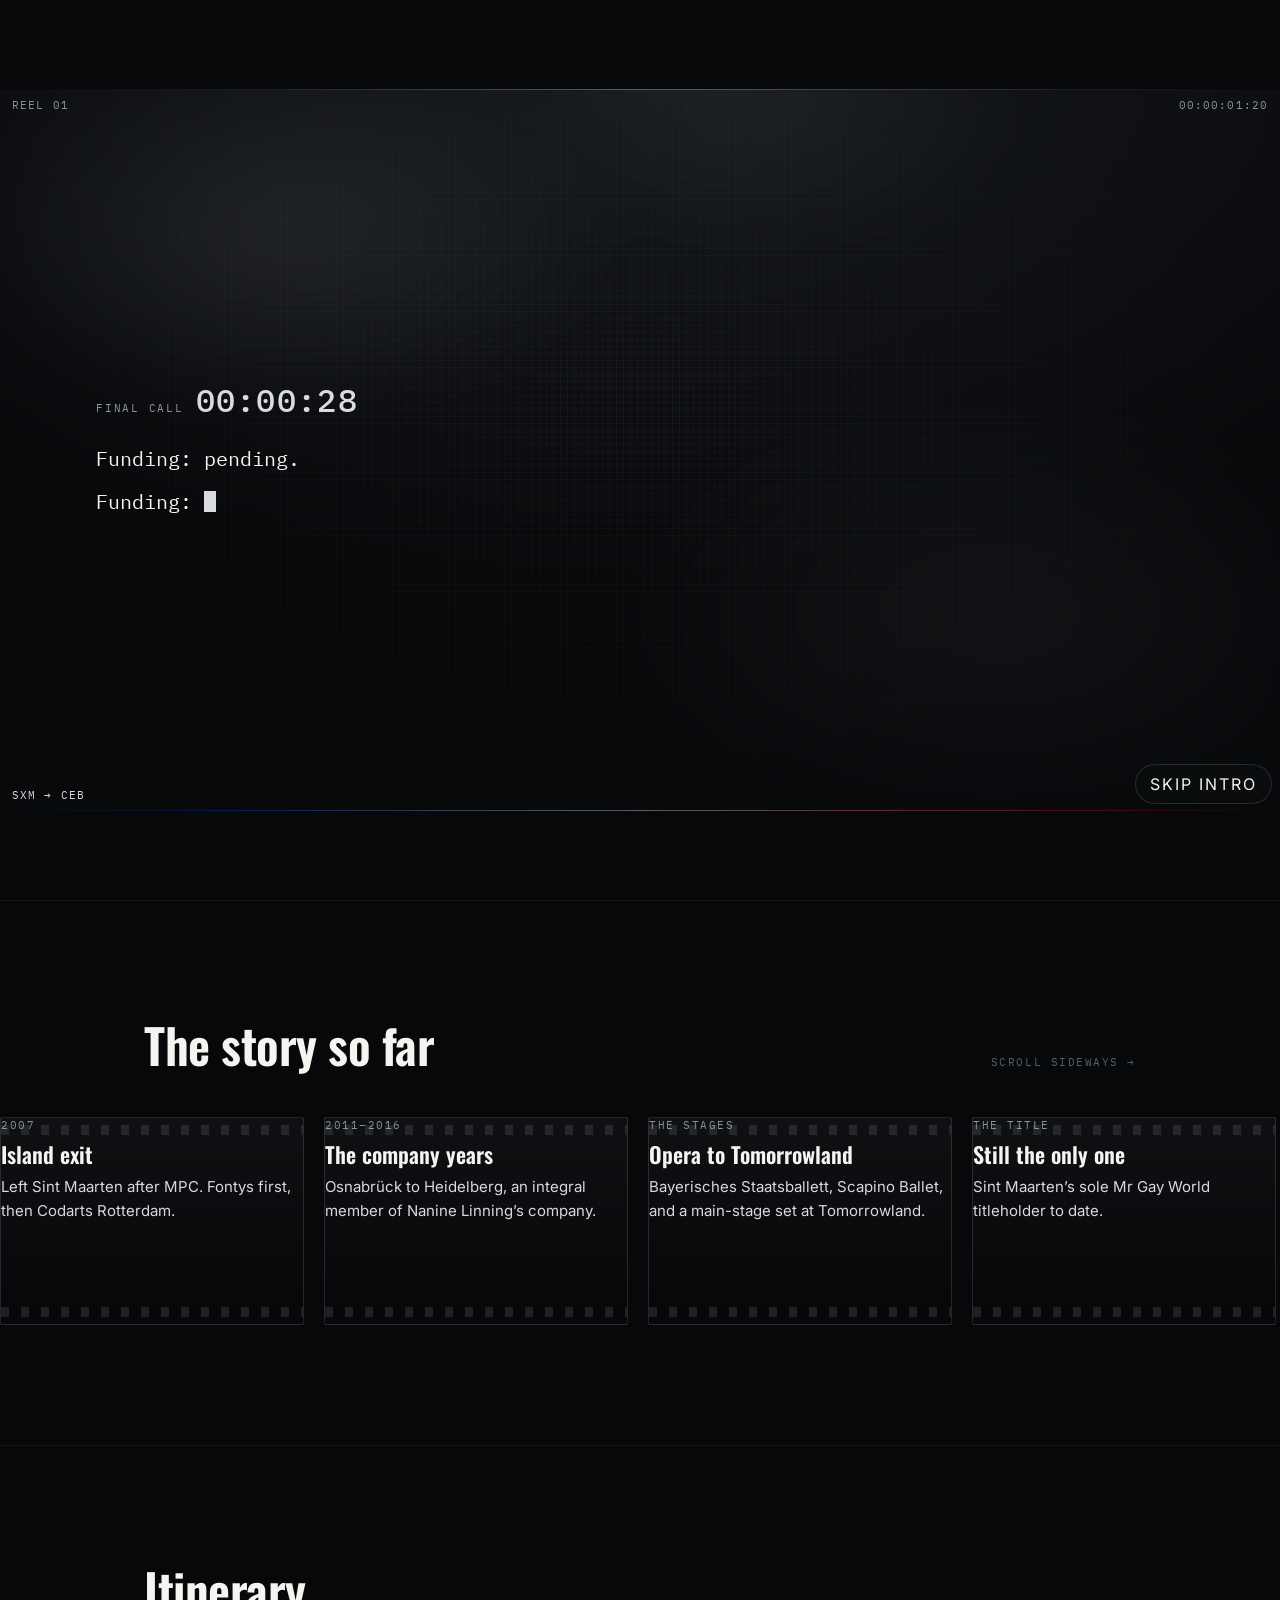
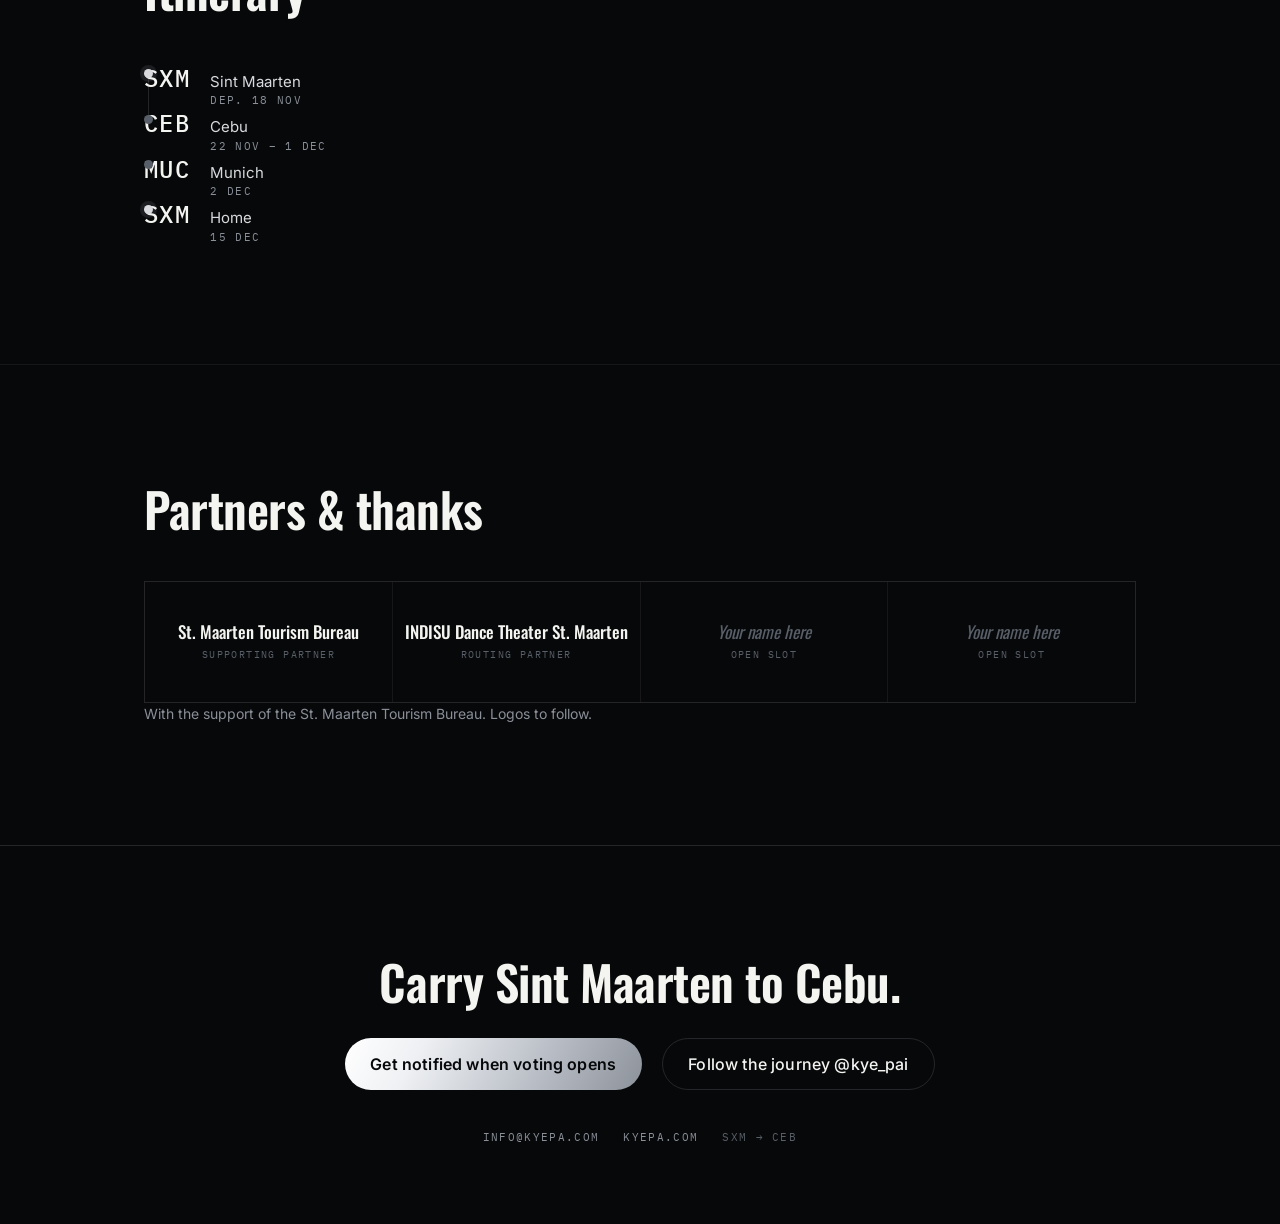
==== commit a6c7f593: "Fix campaign assets failing to load when opened from disk The campaign was referenced with root-abso" ====
--- a/mgw/index.html
+++ b/mgw/index.html
@@ -32,7 +32,7 @@
   <meta name="twitter:description" content="Mr Gay World 2026, Cebu, 22 Nov – 1 Dec. Greenlit at the last minute.">
   <meta name="twitter:image" content="https://kyepa.com/assets/mgw/og.jpg">
 
-  <link rel="icon" href="/logo.svg" type="image/svg+xml">
+  <link rel="icon" href="../logo.svg" type="image/svg+xml">
 
   <!-- Fonts: condensed display (Oswald), grotesk body (Inter), mono for the
        film metadata (IBM Plex Mono). One request, exact weights only. -->
@@ -40,9 +40,9 @@
   <link rel="preconnect" href="https://fonts.gstatic.com" crossorigin>
   <link rel="stylesheet" href="https://fonts.googleapis.com/css2?family=Oswald:wght@500;600;700&family=Inter:wght@400;500;600&family=IBM+Plex+Mono:wght@400;500&display=swap">
 
-  <link rel="stylesheet" href="/mgw/mgw.css">
+  <link rel="stylesheet" href="mgw.css">
   <!-- The hero image is the only large asset; warm it up early. -->
-  <link rel="preload" as="image" href="/assets/mgw/hero.jpg" fetchpriority="low">
+  <link rel="preload" as="image" href="../assets/mgw/hero.jpg" fetchpriority="low">
 </head>
 <body style="margin:0;background:#07080a">
 
@@ -68,7 +68,7 @@
         <p style="margin-top:2rem;line-height:2">
           <a style="color:#d8dade" href="https://instagram.com/kye_pai" target="_blank" rel="noopener">Follow the journey @kye_pai</a><br>
           <a style="color:#d8dade" href="mailto:info@kyepa.com">info@kyepa.com</a><br>
-          <a style="color:#d8dade" href="/">kyepa.com</a>
+          <a style="color:#d8dade" href="../index.html">kyepa.com</a>
         </p>
       </div>
     </noscript>
@@ -76,7 +76,7 @@
 
   <!-- Both deferred: deferred scripts still run in document order, so the
        config is always in place before the engine boots. -->
-  <script src="/mgw/mgw.config.js" defer></script>
-  <script src="/mgw/mgw.js" defer></script>
+  <script src="mgw.config.js" defer></script>
+  <script src="mgw.js" defer></script>
 </body>
 </html>
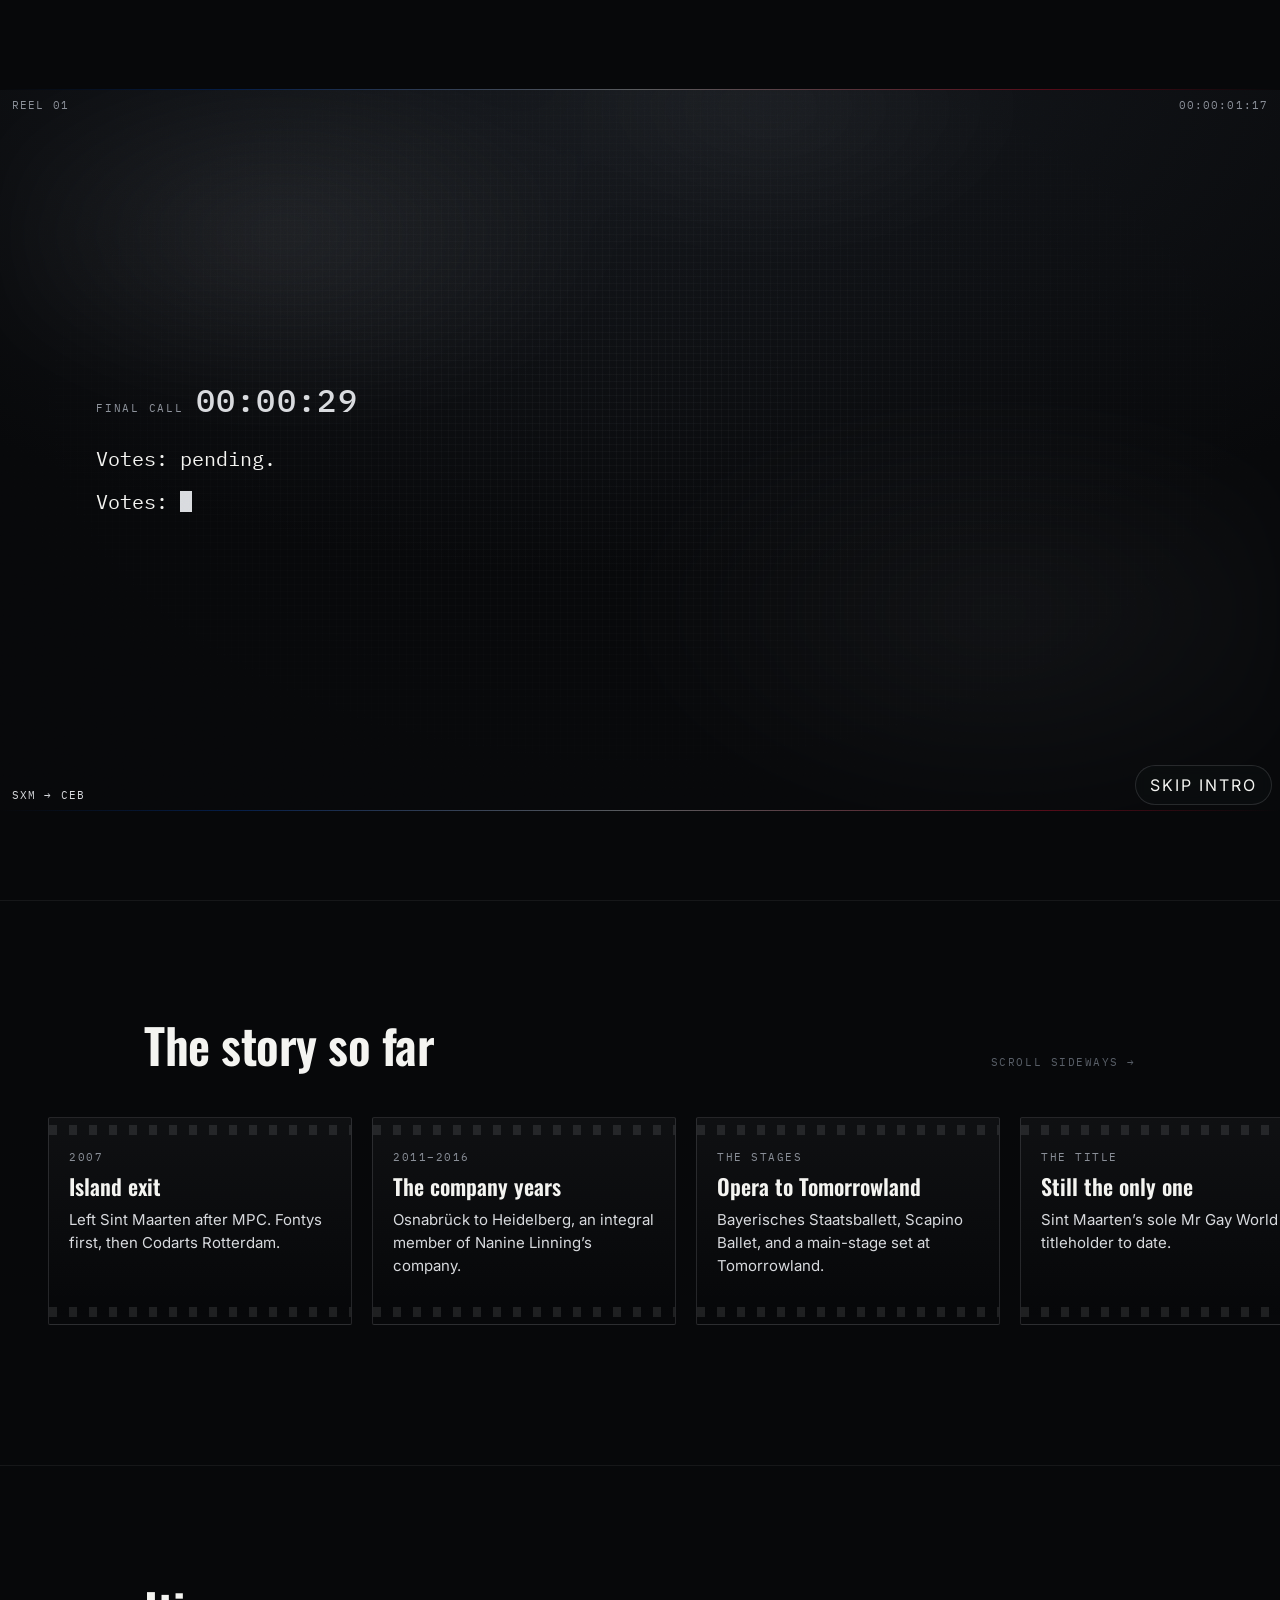
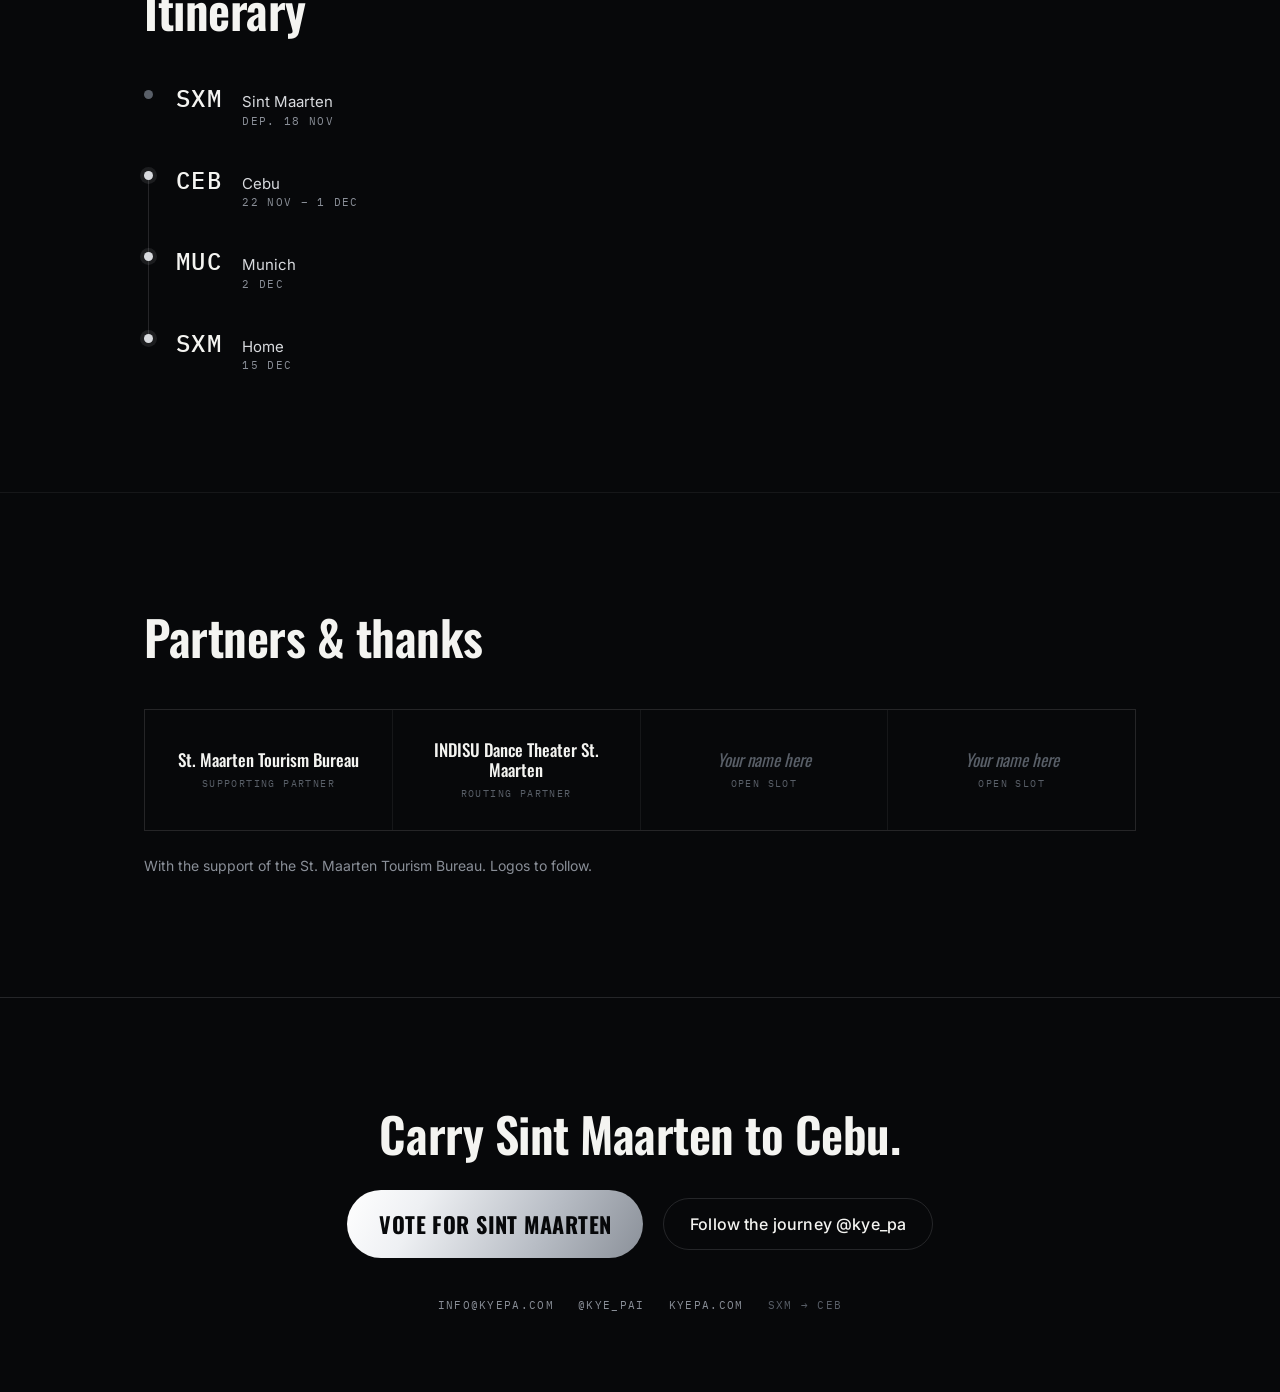
==== commit 1b60d722: "Use the official candidate card as the hero; swap the two handles The hero is no longer a grey place" ====
--- a/mgw/index.html
+++ b/mgw/index.html
@@ -66,7 +66,7 @@
              href="mailto:info@kyepa.com?subject=Notify%20me%20when%20voting%20opens">Get notified when voting opens</a>
         </p>
         <p style="margin-top:2rem;line-height:2">
-          <a style="color:#d8dade" href="https://instagram.com/kye_pai" target="_blank" rel="noopener">Follow the journey @kye_pai</a><br>
+          <a style="color:#d8dade" href="https://instagram.com/kye_pa" target="_blank" rel="noopener">Follow the journey @kye_pa</a><br>
           <a style="color:#d8dade" href="mailto:info@kyepa.com">info@kyepa.com</a><br>
           <a style="color:#d8dade" href="../index.html">kyepa.com</a>
         </p>
--- a/mgw/mgw.css
+++ b/mgw/mgw.css
@@ -81,20 +81,18 @@
   box-sizing: border-box;
 }
 
-.mgw h1,
-.mgw h2,
-.mgw h3,
-.mgw p,
-.mgw ul,
-.mgw ol,
-.mgw li,
-.mgw figure {
+/* Wrapped in :where() so the reset carries ZERO specificity. Written plainly
+   as `.mgw p { margin: 0 }` it scores 0-1-1 and silently beats every single
+   -class rule below it (`.mgw-subline` is only 0-1-0), which quietly threw
+   away the margins on the headline, subline and status and left the hero
+   copy with no vertical rhythm at all. :where() keeps the reset as a floor
+   that any component rule can override. */
+:where(.mgw h1, .mgw h2, .mgw h3, .mgw p, .mgw ul, .mgw ol, .mgw li, .mgw figure) {
   margin: 0;
   padding: 0;
 }
 
-.mgw ul,
-.mgw ol {
+:where(.mgw ul, .mgw ol) {
   list-style: none;
 }
 
@@ -897,6 +895,38 @@
   box-shadow: 0 30px 80px -30px rgba(0, 0, 0, 0.9);
 }
 
+/* The hero photo as a link. Fills the frame exactly, and lifts a little on
+   hover so it reads as clickable rather than as a dead image. */
+.mgw-hero-link {
+  display: block;
+  position: absolute;
+  inset: 0;
+  border-radius: inherit;
+  overflow: hidden;
+}
+
+.mgw-hero-link img {
+  transition: transform 0.5s cubic-bezier(0.22, 1, 0.36, 1),
+    opacity 0.3s ease;
+}
+
+.mgw-hero-link:hover img,
+.mgw-hero-link:focus-visible img {
+  transform: scale(1.025);
+  opacity: 0.94;
+}
+
+.mgw-hero-link:focus-visible {
+  outline: 2px solid var(--mgw-silver);
+  outline-offset: 3px;
+}
+
+@media (prefers-reduced-motion: reduce) {
+  .mgw-hero-link img { transition: none; }
+  .mgw-hero-link:hover img,
+  .mgw-hero-link:focus-visible img { transform: none; }
+}
+
 .mgw-hero-media::after {
   content: "";
   position: absolute;
@@ -944,6 +974,105 @@
 .mgw-more:focus-visible {
   color: var(--mgw-off-white);
   border-color: rgba(216, 218, 222, 0.5);
+}
+
+/* ---- Second Instagram account ----
+   A quiet text link beside the follow button, so both handles are reachable
+   without the action row carrying two equal-weight buttons. */
+.mgw-alt-ig {
+  font-family: var(--mgw-mono);
+  font-size: 0.8125rem;
+  letter-spacing: 0.04em;
+  color: var(--mgw-gray);
+  text-decoration: none;
+  border-bottom: 1px solid transparent;
+  padding-bottom: 0.15rem;
+  transition: color 0.2s ease, border-color 0.2s ease;
+}
+
+.mgw-alt-ig:hover,
+.mgw-alt-ig:focus-visible {
+  color: var(--mgw-silver);
+  border-color: rgba(216, 218, 222, 0.4);
+}
+
+/* ---- Featured Instagram post ----
+   The campaign carousel, as a thumbnail card under the CTAs. */
+.mgw-feature {
+  display: flex;
+  align-items: center;
+  gap: 0.9rem;
+  margin-top: 1.75rem;
+  padding: 0.6rem 1.1rem 0.6rem 0.6rem;
+  max-width: 23rem;
+  border: 1px solid var(--mgw-line);
+  border-radius: 12px;
+  background: rgba(244, 244, 241, 0.03);
+  text-decoration: none;
+  transition: border-color 0.25s ease, background 0.25s ease,
+    transform 0.25s ease;
+}
+
+.mgw-feature:hover,
+.mgw-feature:focus-visible {
+  border-color: rgba(216, 218, 222, 0.34);
+  background: rgba(244, 244, 241, 0.07);
+  transform: translateY(-2px);
+}
+
+.mgw-feature-thumb {
+  flex: none;
+  width: 54px;
+  height: 68px;
+  object-fit: cover;
+  border-radius: 7px;
+  display: block;
+  background: #15171a;
+}
+
+.mgw-feature-text {
+  display: flex;
+  flex-direction: column;
+  gap: 0.18rem;
+  min-width: 0;
+}
+
+.mgw-feature-kicker {
+  font-family: var(--mgw-mono);
+  font-size: 0.625rem;
+  letter-spacing: 0.17em;
+  text-transform: uppercase;
+  color: var(--mgw-gray);
+}
+
+.mgw-feature-title {
+  font-family: var(--mgw-body);
+  font-size: 0.9375rem;
+  font-weight: 600;
+  line-height: 1.25;
+  color: var(--mgw-off-white);
+}
+
+.mgw-feature-cta {
+  font-family: var(--mgw-mono);
+  font-size: 0.6875rem;
+  letter-spacing: 0.08em;
+  color: var(--mgw-silver);
+}
+
+/* The card is decoration on top of the CTAs; at phone width the hero is
+   already tall, so it keeps its place but loses some of its padding. */
+@media (max-width: 30rem) {
+  .mgw-feature {
+    margin-top: 1.35rem;
+    max-width: 100%;
+  }
+}
+
+@media (prefers-reduced-motion: reduce) {
+  .mgw-feature { transition: none; }
+  .mgw-feature:hover,
+  .mgw-feature:focus-visible { transform: none; }
 }
 
 /* --------------------------------------------------------------------------
